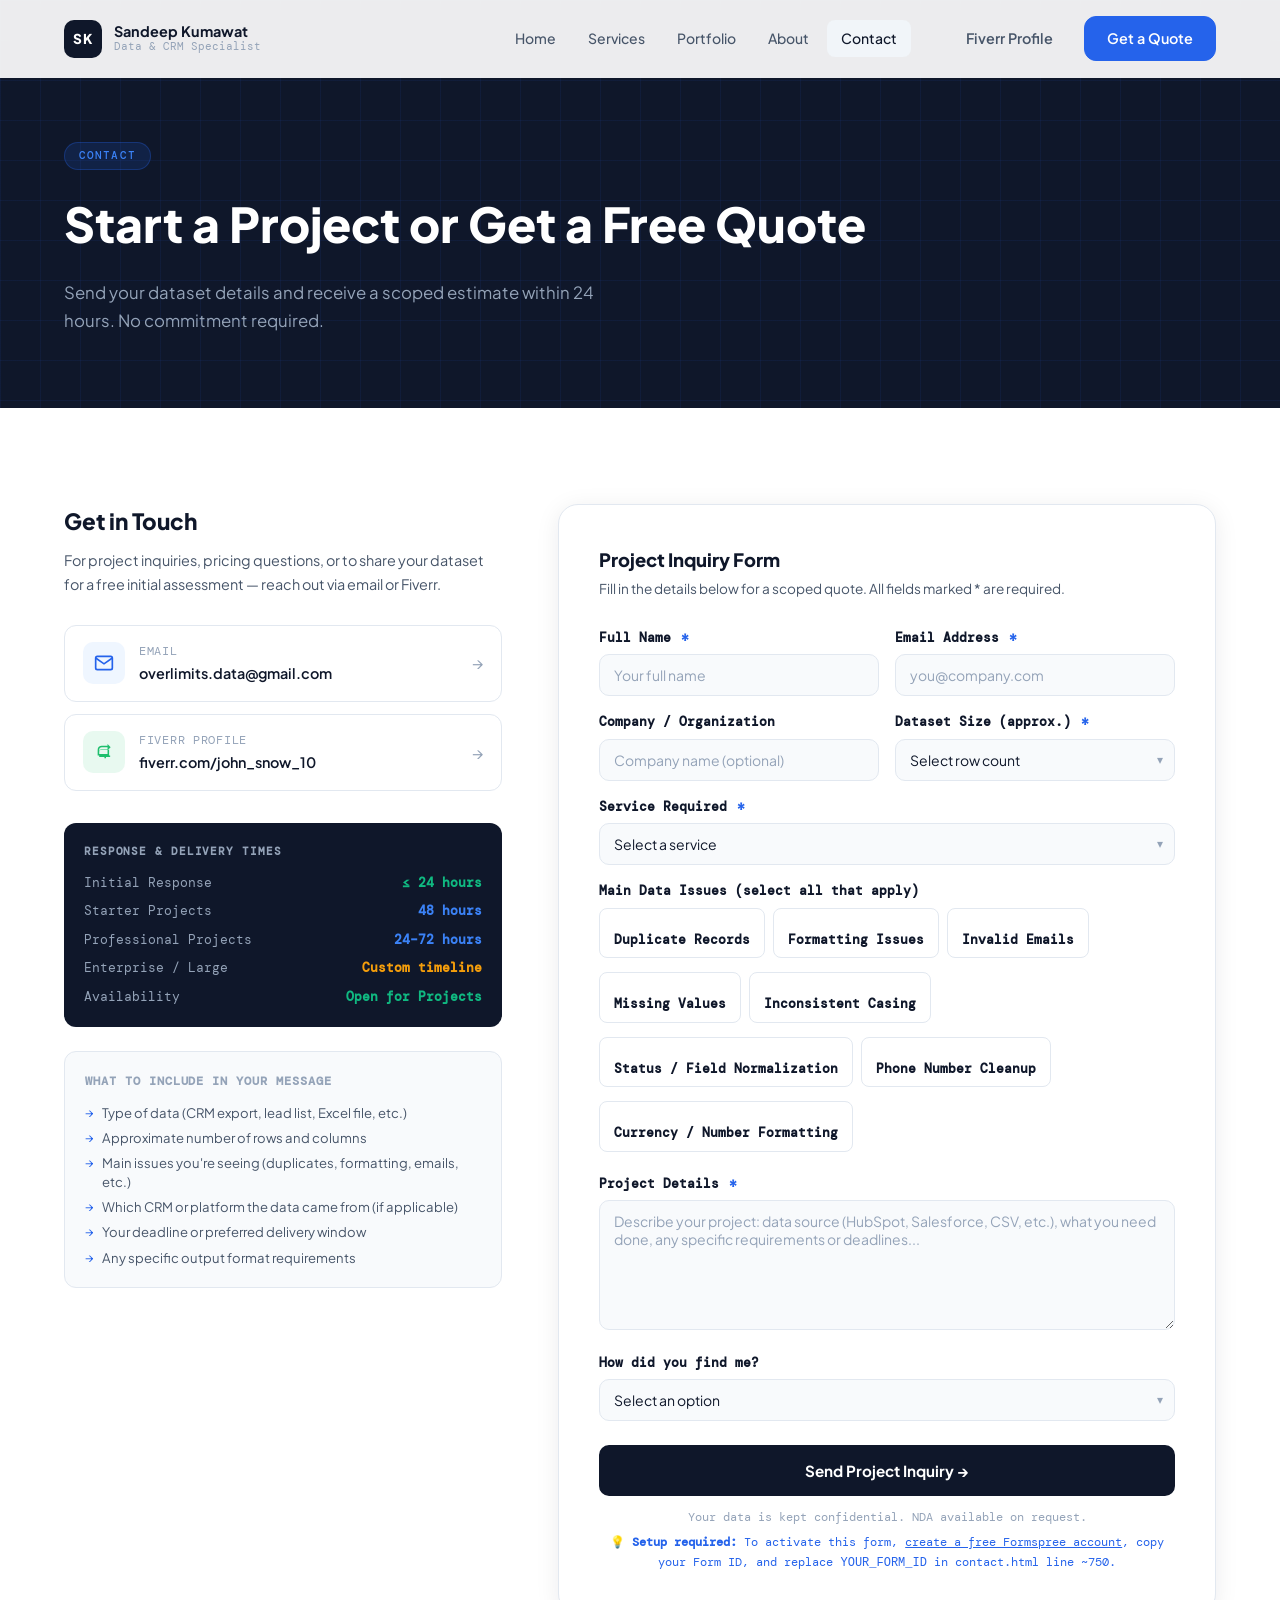
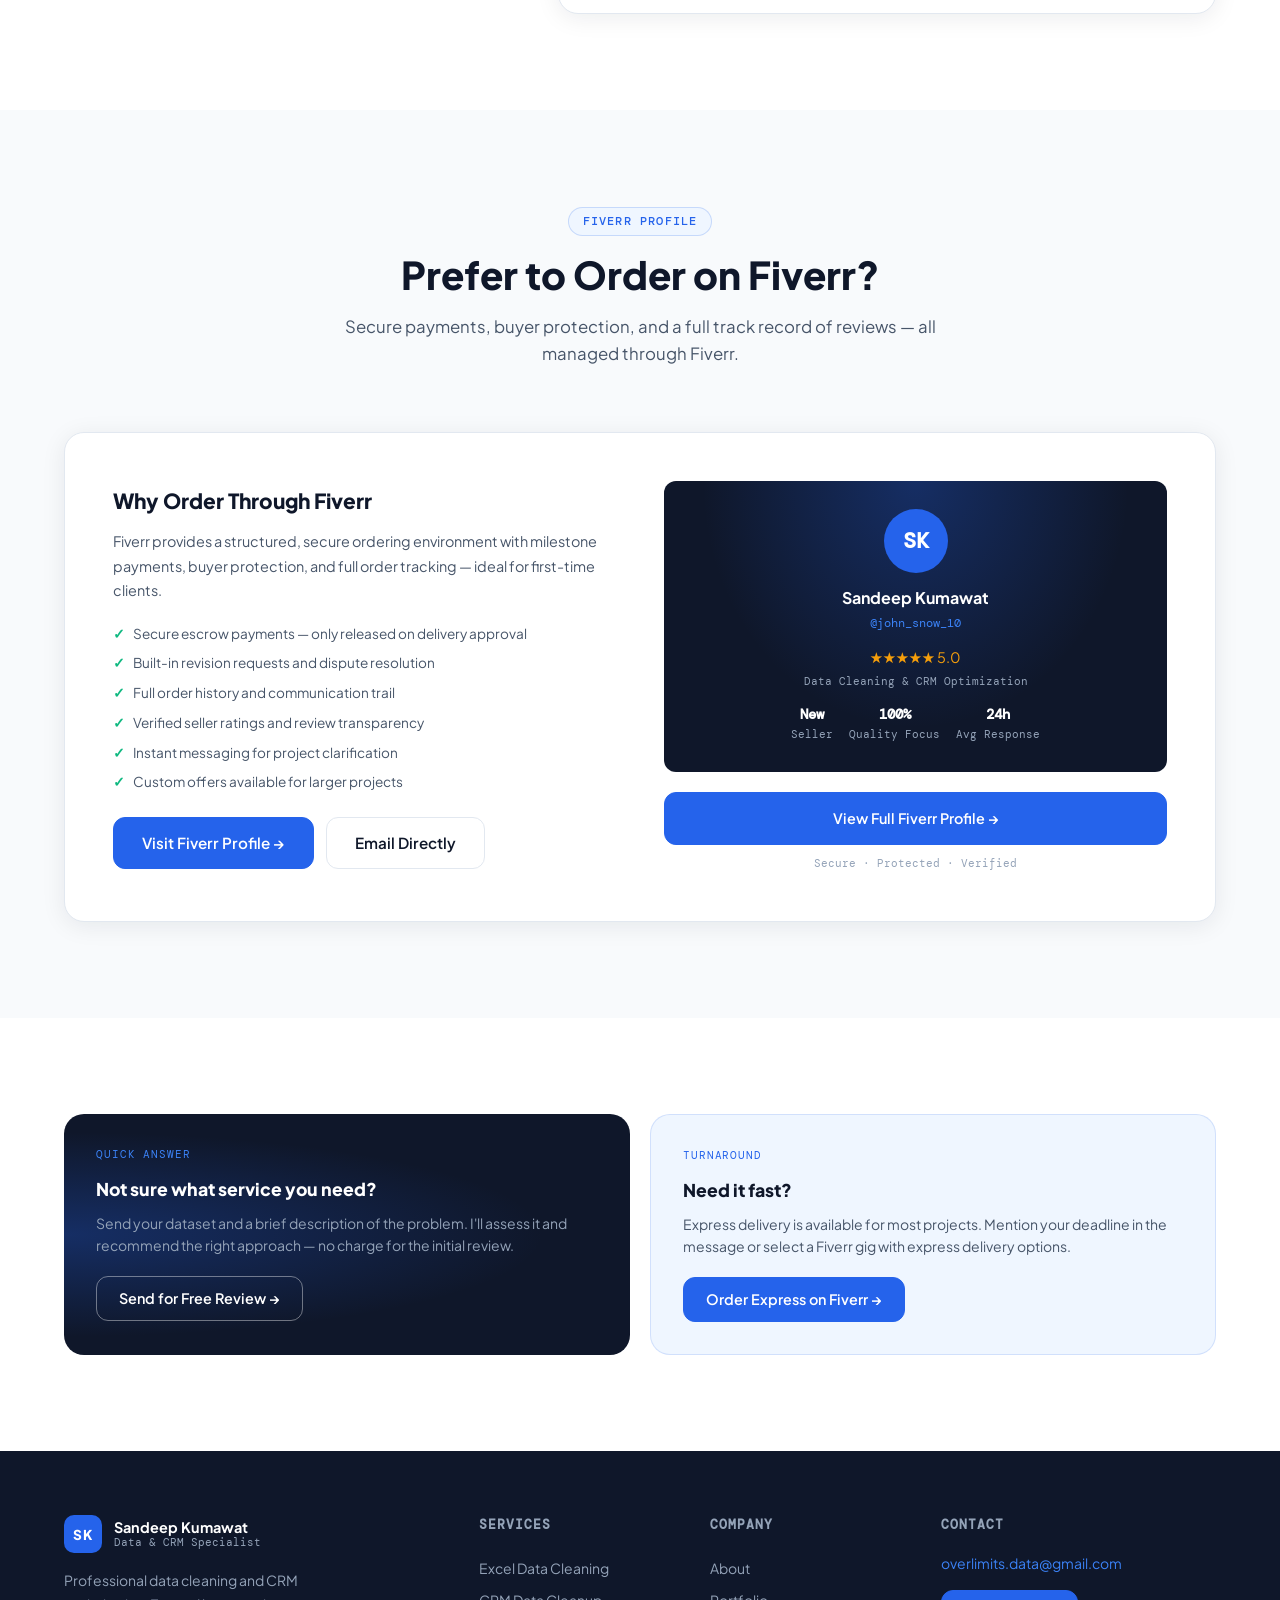
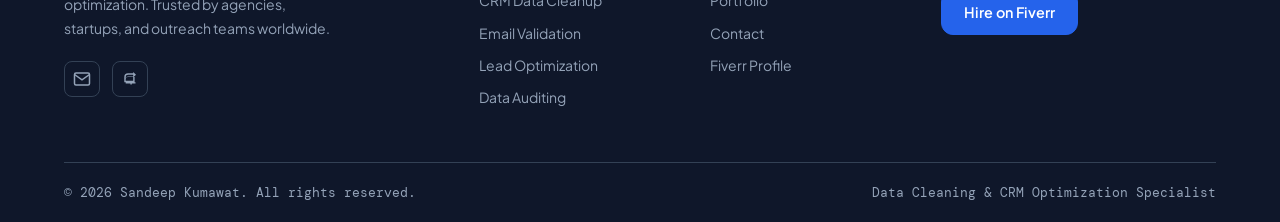
==== pages/contact.html @ 5db5beca "Add files via upload portfolio website created" ====
<!DOCTYPE html>
<html lang="en">
<head>
  <meta charset="UTF-8"/>
  <link rel="icon" type="image/svg+xml" href="../assets/favicon.svg"/>
  <meta name="viewport" content="width=device-width, initial-scale=1.0"/>
  <title>Contact — Sandeep Kumawat | Data Cleaning & CRM Optimization</title>
  <meta name="description" content="Get in touch with Sandeep Kumawat for data cleaning, CRM optimization, email validation, and lead database management services."/>
  <link rel="preconnect" href="https://fonts.googleapis.com"/>
  <link rel="preconnect" href="https://fonts.gstatic.com" crossorigin/>
  <link href="https://fonts.googleapis.com/css2?family=Plus+Jakarta+Sans:wght@300;400;500;600;700;800&family=DM+Mono:wght@400;500&display=swap" rel="stylesheet"/>
  <link rel="stylesheet" href="../css/style.css"/>
  <style>
    /* PAGE HERO */
    .page-hero {
      background: var(--navy);
      padding: 140px 0 72px;
      position: relative;
      overflow: hidden;
    }
    .page-hero::before {
      content: '';
      position: absolute;
      inset: 0;
      background-image:
        linear-gradient(rgba(37,99,235,0.08) 1px, transparent 1px),
        linear-gradient(90deg, rgba(37,99,235,0.08) 1px, transparent 1px);
      background-size: 40px 40px;
    }
    .page-hero .container { position: relative; z-index: 1; }
    .page-hero-tag {
      display: inline-block;
      font-family: var(--mono);
      font-size: 0.7rem;
      font-weight: 500;
      letter-spacing: 0.1em;
      text-transform: uppercase;
      color: var(--blue-light);
      background: rgba(37,99,235,0.15);
      border: 1px solid rgba(37,99,235,0.3);
      padding: 4px 14px;
      border-radius: 100px;
      margin-bottom: 16px;
    }
    .page-hero h1 {
      font-size: clamp(2rem, 4vw, 3rem);
      font-weight: 800;
      color: var(--white);
      margin-bottom: 16px;
    }
    .page-hero p {
      font-size: 1.05rem;
      color: var(--gray-400);
      max-width: 560px;
      line-height: 1.7;
    }

    /* CONTACT LAYOUT */
    .contact-layout {
      display: grid;
      grid-template-columns: 1fr 1.5fr;
      gap: 56px;
      align-items: start;
    }

    /* LEFT PANEL */
    .contact-sidebar {}
    .contact-sidebar h2 {
      font-size: 1.4rem;
      font-weight: 800;
      color: var(--navy);
      margin-bottom: 8px;
    }
    .contact-sidebar > p {
      font-size: 0.9rem;
      color: var(--gray-600);
      line-height: 1.7;
      margin-bottom: 28px;
    }

    .contact-channels { display: flex; flex-direction: column; gap: 12px; margin-bottom: 32px; }
    .contact-channel {
      display: flex;
      align-items: center;
      gap: 14px;
      padding: 16px 18px;
      border: 1px solid var(--gray-200);
      border-radius: var(--radius);
      text-decoration: none;
      background: var(--white);
      transition: all 0.2s;
    }
    .contact-channel:hover {
      border-color: var(--blue);
      box-shadow: 0 4px 16px rgba(37,99,235,0.1);
      transform: translateX(4px);
    }
    .cc-icon {
      width: 42px;
      height: 42px;
      border-radius: 10px;
      display: grid;
      place-items: center;
      flex-shrink: 0;
    }
    .cc-icon.email { background: var(--blue-pale); color: var(--blue); }
    .cc-icon.fiverr { background: rgba(30,191,109,0.1); color: #1ebf6d; }
    .cc-label { font-size: 0.75rem; font-family: var(--mono); color: var(--gray-400); text-transform: uppercase; letter-spacing: 0.06em; }
    .cc-value { font-size: 0.9rem; font-weight: 600; color: var(--navy); margin-top: 1px; }
    .cc-arrow { margin-left: auto; color: var(--gray-400); font-size: 1rem; transition: transform 0.2s; }
    .contact-channel:hover .cc-arrow { transform: translateX(4px); color: var(--blue); }

    /* Response time card */
    .response-card {
      padding: 20px;
      background: var(--navy);
      border-radius: var(--radius);
      margin-bottom: 24px;
    }
    .rc-title { font-size: 0.7rem; font-family: var(--mono); font-weight: 700; letter-spacing: 0.08em; text-transform: uppercase; color: var(--gray-400); margin-bottom: 12px; }
    .rc-items { display: flex; flex-direction: column; gap: 8px; }
    .rc-item { display: flex; justify-content: space-between; align-items: center; }
    .rc-label { font-size: 0.8rem; color: var(--gray-400); font-family: var(--mono); }
    .rc-val { font-size: 0.8rem; font-weight: 700; font-family: var(--mono); }
    .rc-val.green { color: var(--green); }
    .rc-val.blue { color: var(--blue-light); }
    .rc-val.orange { color: var(--orange); }

    /* What to include box */
    .include-box {
      padding: 20px;
      border: 1px solid var(--gray-200);
      border-radius: var(--radius);
      background: var(--gray-50);
    }
    .include-box h4 { font-size: 0.75rem; font-family: var(--mono); font-weight: 700; letter-spacing: 0.08em; text-transform: uppercase; color: var(--gray-400); margin-bottom: 12px; }
    .include-list { list-style: none; display: flex; flex-direction: column; gap: 7px; }
    .include-list li { font-size: 0.82rem; color: var(--gray-600); display: flex; gap: 8px; align-items: flex-start; line-height: 1.4; }
    .include-list li::before { content: '→'; color: var(--blue); flex-shrink: 0; font-size: 0.75rem; margin-top: 1px; }

    /* CONTACT FORM */
    .contact-form-wrap {
      padding: 40px;
      border: 1px solid var(--gray-200);
      border-radius: var(--radius-lg);
      background: var(--white);
      box-shadow: var(--shadow);
    }
    .form-title { font-size: 1.15rem; font-weight: 800; color: var(--navy); margin-bottom: 4px; }
    .form-subtitle { font-size: 0.85rem; color: var(--gray-600); margin-bottom: 28px; }

    .form-row { display: grid; grid-template-columns: 1fr 1fr; gap: 16px; }
    .form-group { margin-bottom: 16px; }
    .form-group label {
      display: block;
      font-size: 0.8rem;
      font-weight: 600;
      color: var(--navy);
      margin-bottom: 6px;
      font-family: var(--mono);
    }
    .form-group label .req { color: var(--blue); margin-left: 2px; }
    .form-control {
      width: 100%;
      padding: 11px 14px;
      font-family: var(--font);
      font-size: 0.875rem;
      color: var(--navy);
      background: var(--gray-50);
      border: 1.5px solid var(--gray-200);
      border-radius: 10px;
      outline: none;
      transition: all 0.2s;
    }
    .form-control:focus {
      background: var(--white);
      border-color: var(--blue);
      box-shadow: 0 0 0 3px rgba(37,99,235,0.1);
    }
    .form-control::placeholder { color: var(--gray-400); }
    textarea.form-control { resize: vertical; min-height: 130px; }

    .form-select-wrap { position: relative; }
    .form-select-wrap select {
      appearance: none;
      -webkit-appearance: none;
      width: 100%;
      padding: 11px 36px 11px 14px;
      font-family: var(--font);
      font-size: 0.875rem;
      color: var(--navy);
      background: var(--gray-50);
      border: 1.5px solid var(--gray-200);
      border-radius: 10px;
      outline: none;
      cursor: pointer;
      transition: all 0.2s;
    }
    .form-select-wrap select:focus {
      background: var(--white);
      border-color: var(--blue);
      box-shadow: 0 0 0 3px rgba(37,99,235,0.1);
    }
    .form-select-wrap::after {
      content: '▾';
      position: absolute;
      right: 12px;
      top: 50%;
      transform: translateY(-50%);
      color: var(--gray-400);
      pointer-events: none;
      font-size: 0.75rem;
    }

    .form-check-group { display: flex; flex-wrap: wrap; gap: 8px; margin-top: 4px; }
    .form-check {
      display: flex;
      align-items: center;
      gap: 7px;
      padding: 7px 14px;
      border: 1.5px solid var(--gray-200);
      border-radius: 8px;
      cursor: pointer;
      font-size: 0.8rem;
      font-weight: 500;
      color: var(--gray-600);
      transition: all 0.15s;
      user-select: none;
    }
    .form-check:hover { border-color: var(--blue); color: var(--blue); background: var(--blue-pale); }
    .form-check input { display: none; }
    .form-check.checked { border-color: var(--blue); color: var(--blue); background: var(--blue-pale); }
    .form-check .check-dot {
      width: 14px; height: 14px;
      border: 1.5px solid var(--gray-300);
      border-radius: 4px;
      display: grid; place-items: center;
      flex-shrink: 0;
      font-size: 0.6rem;
      transition: all 0.15s;
    }
    .form-check.checked .check-dot { background: var(--blue); border-color: var(--blue); color: var(--white); }

    .form-submit { margin-top: 24px; }
    .btn-submit {
      width: 100%;
      justify-content: center;
      padding: 14px;
      font-size: 0.95rem;
      border-radius: 10px;
      background: var(--navy);
      color: var(--white);
      border: 2px solid var(--navy);
      cursor: pointer;
      transition: all 0.2s;
      font-family: var(--font);
      font-weight: 700;
    }
    .btn-submit:hover {
      background: var(--blue);
      border-color: var(--blue);
      transform: translateY(-1px);
      box-shadow: var(--shadow-blue);
    }
    .btn-submit:active { transform: translateY(0); }

    .form-note {
      font-size: 0.75rem;
      color: var(--gray-400);
      text-align: center;
      margin-top: 12px;
      font-family: var(--mono);
    }

    /* Success message */
    .form-success {
      display: none;
      padding: 20px;
      background: rgba(16,185,129,0.08);
      border: 1px solid rgba(16,185,129,0.25);
      border-radius: var(--radius);
      text-align: center;
      margin-top: 16px;
    }
    .form-success.show { display: block; }
    .form-success h4 { font-size: 1rem; font-weight: 700; color: var(--green); margin-bottom: 4px; }
    .form-success p { font-size: 0.85rem; color: var(--gray-600); }

    /* FIVERR SECTION */
    .fiverr-section { background: var(--gray-50); }
    .fiverr-card {
      display: grid;
      grid-template-columns: 1fr 1fr;
      gap: 48px;
      align-items: center;
      padding: 48px;
      background: var(--white);
      border: 1px solid var(--gray-200);
      border-radius: var(--radius-lg);
      box-shadow: var(--shadow);
    }
    .fiverr-left h3 { font-size: 1.3rem; font-weight: 800; color: var(--navy); margin-bottom: 12px; }
    .fiverr-left p { font-size: 0.9rem; color: var(--gray-600); line-height: 1.7; margin-bottom: 20px; }
    .fiverr-perks { list-style: none; display: flex; flex-direction: column; gap: 8px; }
    .fiverr-perks li { font-size: 0.85rem; color: var(--gray-600); display: flex; gap: 8px; align-items: center; }
    .fiverr-perks li::before { content: '✓'; color: var(--green); font-weight: 700; flex-shrink: 0; }
    .fiverr-right { display: flex; flex-direction: column; align-items: center; }
    .fiverr-preview {
      width: 100%;
      background: var(--navy);
      border-radius: var(--radius);
      padding: 28px;
      text-align: center;
      margin-bottom: 20px;
      position: relative;
      overflow: hidden;
    }
    .fiverr-preview::before {
      content: '';
      position: absolute;
      inset: 0;
      background: radial-gradient(ellipse at 50% 0%, rgba(37,99,235,0.3), transparent 60%);
    }
    .fp-inner { position: relative; z-index: 1; }
    .fp-avatar {
      width: 64px;
      height: 64px;
      background: var(--blue);
      border-radius: 50%;
      display: grid;
      place-items: center;
      font-size: 1.4rem;
      font-weight: 800;
      color: var(--white);
      margin: 0 auto 12px;
      font-family: var(--mono);
    }
    .fp-name { font-size: 1rem; font-weight: 700; color: var(--white); margin-bottom: 4px; }
    .fp-handle { font-family: var(--mono); font-size: 0.75rem; color: var(--blue-light); margin-bottom: 12px; }
    .fp-stars { color: var(--orange); font-size: 0.9rem; margin-bottom: 4px; }
    .fp-stats { display: flex; gap: 16px; justify-content: center; margin-top: 12px; }
    .fp-stat { font-family: var(--mono); font-size: 0.7rem; color: var(--gray-400); }
    .fp-stat strong { display: block; color: var(--white); font-size: 0.9rem; }

    @media (max-width: 900px) {
      .contact-layout { grid-template-columns: 1fr; }
      .fiverr-card { grid-template-columns: 1fr; }
      .form-row { grid-template-columns: 1fr; }
    }
    @media (max-width: 640px) {
      .contact-form-wrap { padding: 24px; }
      .fiverr-card { padding: 24px; }
    }
  </style>
</head>
<body>

<!-- NAV -->
<nav class="nav" id="nav">
  <div class="nav-inner">
    <a href="../index.html" class="nav-logo">
      <span class="logo-mark">SK</span>
      <div class="logo-text">
        <span class="logo-name">Sandeep Kumawat</span>
        <span class="logo-role">Data & CRM Specialist</span>
      </div>
    </a>
    <ul class="nav-links">
      <li><a href="../index.html" class="nav-link">Home</a></li>
      <li><a href="services.html" class="nav-link">Services</a></li>
      <li><a href="portfolio.html" class="nav-link">Portfolio</a></li>
      <li><a href="about.html" class="nav-link">About</a></li>
      <li><a href="contact.html" class="nav-link active">Contact</a></li>
    </ul>
    <div class="nav-cta">
      <a href="https://www.fiverr.com/john_snow_10?public_mode=true" target="_blank" class="btn btn-ghost">Fiverr Profile</a>
      <a href="contact.html" class="btn btn-primary">Get a Quote</a>
    </div>
    <button class="hamburger" id="hamburger" aria-label="Toggle menu">
      <span></span><span></span><span></span>
    </button>
  </div>
  <div class="mobile-menu" id="mobileMenu">
    <ul>
      <li><a href="../index.html">Home</a></li>
      <li><a href="services.html">Services</a></li>
      <li><a href="portfolio.html">Portfolio</a></li>
      <li><a href="about.html">About</a></li>
      <li><a href="contact.html">Contact</a></li>
      <li><a href="https://www.fiverr.com/john_snow_10?public_mode=true" target="_blank">Fiverr Profile</a></li>
    </ul>
  </div>
</nav>

<!-- HERO -->
<section class="page-hero">
  <div class="container">
    <span class="page-hero-tag">Contact</span>
    <h1>Start a Project or Get a Free Quote</h1>
    <p>Send your dataset details and receive a scoped estimate within 24 hours. No commitment required.</p>
  </div>
</section>

<!-- CONTACT SECTION -->
<section class="section">
  <div class="container">
    <div class="contact-layout">

      <!-- LEFT: Info panel -->
      <div class="contact-sidebar">
        <h2>Get in Touch</h2>
        <p>For project inquiries, pricing questions, or to share your dataset for a free initial assessment — reach out via email or Fiverr.</p>

        <div class="contact-channels">
          <a href="mailto:overlimits.data@gmail.com" class="contact-channel">
            <div class="cc-icon email">
              <svg width="20" height="20" viewBox="0 0 24 24" fill="none" stroke="currentColor" stroke-width="2">
                <path d="M4 4h16c1.1 0 2 .9 2 2v12c0 1.1-.9 2-2 2H4c-1.1 0-2-.9-2-2V6c0-1.1.9-2 2-2z"/>
                <polyline points="22,6 12,13 2,6"/>
              </svg>
            </div>
            <div>
              <div class="cc-label">Email</div>
              <div class="cc-value">overlimits.data@gmail.com</div>
            </div>
            <span class="cc-arrow">→</span>
          </a>

          <a href="https://www.fiverr.com/john_snow_10?public_mode=true" target="_blank" class="contact-channel">
            <div class="cc-icon fiverr">
              <svg width="20" height="20" viewBox="0 0 24 24" fill="currentColor">
                <path d="M16.25 16.25v-7.5H9.375A3.125 3.125 0 0 0 6.25 11.875V16.25H4.375V9.375A5 5 0 0 1 9.375 4.375H16.25V2.5l3.75 3.75-3.75 3.75V6.25H9.375A3.125 3.125 0 0 0 6.25 9.375v.937a5 5 0 0 1 3.125-1.062H18.125V16.25h1.25V18.125h-5v1.25h-1.875v-1.25H8.125V18.125H6.25V16.25H4.375v-1.875h13.75v1.875H16.25z"/>
              </svg>
            </div>
            <div>
              <div class="cc-label">Fiverr Profile</div>
              <div class="cc-value">fiverr.com/john_snow_10</div>
            </div>
            <span class="cc-arrow">→</span>
          </a>
        </div>

        <div class="response-card">
          <div class="rc-title">Response & Delivery Times</div>
          <div class="rc-items">
            <div class="rc-item">
              <span class="rc-label">Initial Response</span>
              <span class="rc-val green">≤ 24 hours</span>
            </div>
            <div class="rc-item">
              <span class="rc-label">Starter Projects</span>
              <span class="rc-val blue">48 hours</span>
            </div>
            <div class="rc-item">
              <span class="rc-label">Professional Projects</span>
              <span class="rc-val blue">24–72 hours</span>
            </div>
            <div class="rc-item">
              <span class="rc-label">Enterprise / Large</span>
              <span class="rc-val orange">Custom timeline</span>
            </div>
            <div class="rc-item">
              <span class="rc-label">Availability</span>
              <span class="rc-val green">Open for Projects</span>
            </div>
          </div>
        </div>

        <div class="include-box">
          <h4>What to Include in Your Message</h4>
          <ul class="include-list">
            <li>Type of data (CRM export, lead list, Excel file, etc.)</li>
            <li>Approximate number of rows and columns</li>
            <li>Main issues you're seeing (duplicates, formatting, emails, etc.)</li>
            <li>Which CRM or platform the data came from (if applicable)</li>
            <li>Your deadline or preferred delivery window</li>
            <li>Any specific output format requirements</li>
          </ul>
        </div>
      </div>

      <!-- RIGHT: Contact Form -->
      <div class="contact-form-wrap">
        <div class="form-title">Project Inquiry Form</div>
        <div class="form-subtitle">Fill in the details below for a scoped quote. All fields marked * are required.</div>

        <form id="contactForm" novalidate>
          <div class="form-row">
            <div class="form-group">
              <label>Full Name <span class="req">*</span></label>
              <input type="text" class="form-control" placeholder="Your full name" id="fname" required/>
            </div>
            <div class="form-group">
              <label>Email Address <span class="req">*</span></label>
              <input type="email" class="form-control" placeholder="you@company.com" id="femail" required/>
            </div>
          </div>

          <div class="form-row">
            <div class="form-group">
              <label>Company / Organization</label>
              <input type="text" class="form-control" placeholder="Company name (optional)"/>
            </div>
            <div class="form-group">
              <label>Dataset Size (approx.) <span class="req">*</span></label>
              <div class="form-select-wrap">
                <select id="fsize" required>
                  <option value="" disabled selected>Select row count</option>
                  <option>Under 500 rows</option>
                  <option>500 – 2,000 rows</option>
                  <option>2,000 – 10,000 rows</option>
                  <option>10,000 – 50,000 rows</option>
                  <option>50,000+ rows</option>
                  <option>Multiple datasets</option>
                </select>
              </div>
            </div>
          </div>

          <div class="form-group">
            <label>Service Required <span class="req">*</span></label>
            <div class="form-select-wrap">
              <select id="fservice" required>
                <option value="" disabled selected>Select a service</option>
                <option>Excel Data Cleaning</option>
                <option>CRM Data Cleanup & Optimization</option>
                <option>Email Validation & Verification</option>
                <option>Lead Database Optimization</option>
                <option>Web Research & Data Collection</option>
                <option>Data Quality Auditing</option>
                <option>Multiple Services / Custom Project</option>
              </select>
            </div>
          </div>

          <div class="form-group">
            <label>Main Data Issues (select all that apply)</label>
            <div class="form-check-group" id="issueGroup">
              <label class="form-check"><input type="checkbox" value="duplicates"/><span class="check-dot"></span>Duplicate Records</label>
              <label class="form-check"><input type="checkbox" value="formatting"/><span class="check-dot"></span>Formatting Issues</label>
              <label class="form-check"><input type="checkbox" value="emails"/><span class="check-dot"></span>Invalid Emails</label>
              <label class="form-check"><input type="checkbox" value="missing"/><span class="check-dot"></span>Missing Values</label>
              <label class="form-check"><input type="checkbox" value="casing"/><span class="check-dot"></span>Inconsistent Casing</label>
              <label class="form-check"><input type="checkbox" value="status"/><span class="check-dot"></span>Status / Field Normalization</label>
              <label class="form-check"><input type="checkbox" value="phones"/><span class="check-dot"></span>Phone Number Cleanup</label>
              <label class="form-check"><input type="checkbox" value="currency"/><span class="check-dot"></span>Currency / Number Formatting</label>
            </div>
          </div>

          <div class="form-group">
            <label>Project Details <span class="req">*</span></label>
            <textarea class="form-control" id="fmessage" placeholder="Describe your project: data source (HubSpot, Salesforce, CSV, etc.), what you need done, any specific requirements or deadlines..." required></textarea>
          </div>

          <div class="form-group">
            <label>How did you find me?</label>
            <div class="form-select-wrap">
              <select>
                <option value="" disabled selected>Select an option</option>
                <option>Fiverr</option>
                <option>Google Search</option>
                <option>LinkedIn</option>
                <option>Referral</option>
                <option>Other</option>
              </select>
            </div>
          </div>

          <div class="form-submit">
            <button type="submit" class="btn btn-submit">
              Send Project Inquiry →
            </button>
            <p class="form-note">Your data is kept confidential. NDA available on request.</p>
        <p class="form-note" style="margin-top:6px;color:var(--blue);">
          💡 <strong>Setup required:</strong> To activate this form, 
          <a href="https://formspree.io" target="_blank" style="color:var(--blue);">create a free Formspree account</a>, 
          copy your Form ID, and replace <code>YOUR_FORM_ID</code> in contact.html line ~750.
        </p>
          </div>
        </form>

        <div class="form-success" id="formSuccess">
          <h4>✓ Message Sent Successfully</h4>
          <p>Thank you! I'll review your project details and respond within 24 hours with a scope and pricing estimate.</p>
        </div>
      </div>

    </div>
  </div>
</section>

<!-- FIVERR SECTION -->
<section class="section fiverr-section">
  <div class="container">
    <div class="section-header">
      <span class="section-tag">Fiverr Profile</span>
      <h2 class="section-title">Prefer to Order on Fiverr?</h2>
      <p class="section-sub">Secure payments, buyer protection, and a full track record of reviews — all managed through Fiverr.</p>
    </div>
    <div class="fiverr-card">
      <div class="fiverr-left">
        <h3>Why Order Through Fiverr</h3>
        <p>Fiverr provides a structured, secure ordering environment with milestone payments, buyer protection, and full order tracking — ideal for first-time clients.</p>
        <ul class="fiverr-perks">
          <li>Secure escrow payments — only released on delivery approval</li>
          <li>Built-in revision requests and dispute resolution</li>
          <li>Full order history and communication trail</li>
          <li>Verified seller ratings and review transparency</li>
          <li>Instant messaging for project clarification</li>
          <li>Custom offers available for larger projects</li>
        </ul>
        <div style="margin-top: 24px; display: flex; gap: 12px; flex-wrap: wrap;">
          <a href="https://www.fiverr.com/john_snow_10?public_mode=true" target="_blank" class="btn btn-primary btn-lg">Visit Fiverr Profile →</a>
          <a href="mailto:overlimits.data@gmail.com" class="btn btn-outline btn-lg">Email Directly</a>
        </div>
      </div>
      <div class="fiverr-right">
        <div class="fiverr-preview">
          <div class="fp-inner">
            <div class="fp-avatar">SK</div>
            <div class="fp-name">Sandeep Kumawat</div>
            <div class="fp-handle">@john_snow_10</div>
            <div class="fp-stars">★★★★★ 5.0</div>
            <div style="font-family: var(--mono); font-size: 0.7rem; color: var(--gray-400);">Data Cleaning & CRM Optimization</div>
            <div class="fp-stats">
              <div class="fp-stat"><strong>New</strong>Seller</div>
              <div class="fp-stat"><strong>100%</strong>Quality Focus</div>
              <div class="fp-stat"><strong>24h</strong>Avg Response</div>
            </div>
          </div>
        </div>
        <a href="https://www.fiverr.com/john_snow_10?public_mode=true" target="_blank" class="btn btn-primary" style="width:100%; justify-content: center; padding: 14px;">
          View Full Fiverr Profile →
        </a>
        <p style="font-family: var(--mono); font-size: 0.7rem; color: var(--gray-400); text-align: center; margin-top: 10px;">Secure · Protected · Verified</p>
      </div>
    </div>
  </div>
</section>

<!-- FAQ CTA -->
<section class="section">
  <div class="container">
    <div style="display: grid; grid-template-columns: 1fr 1fr; gap: 20px;">
      <div style="padding: 32px; background: var(--navy); border-radius: var(--radius-lg); position: relative; overflow: hidden;">
        <div style="position: absolute; inset: 0; background: radial-gradient(ellipse at 0% 50%, rgba(37,99,235,0.3), transparent 60%);"></div>
        <div style="position: relative; z-index: 1;">
          <div style="font-family: var(--mono); font-size: 0.7rem; color: var(--blue-light); text-transform: uppercase; letter-spacing: 0.08em; margin-bottom: 12px;">Quick Answer</div>
          <h3 style="font-size: 1.1rem; font-weight: 800; color: var(--white); margin-bottom: 8px;">Not sure what service you need?</h3>
          <p style="font-size: 0.875rem; color: var(--gray-400); line-height: 1.6; margin-bottom: 20px;">Send your dataset and a brief description of the problem. I'll assess it and recommend the right approach — no charge for the initial review.</p>
          <a href="mailto:overlimits.data@gmail.com?subject=Dataset%20Review%20Request" class="btn btn-outline-white">Send for Free Review →</a>
        </div>
      </div>
      <div style="padding: 32px; background: var(--blue-pale); border: 1px solid rgba(37,99,235,0.15); border-radius: var(--radius-lg);">
        <div style="font-family: var(--mono); font-size: 0.7rem; color: var(--blue); text-transform: uppercase; letter-spacing: 0.08em; margin-bottom: 12px;">Turnaround</div>
        <h3 style="font-size: 1.1rem; font-weight: 800; color: var(--navy); margin-bottom: 8px;">Need it fast?</h3>
        <p style="font-size: 0.875rem; color: var(--gray-600); line-height: 1.6; margin-bottom: 20px;">Express delivery is available for most projects. Mention your deadline in the message or select a Fiverr gig with express delivery options.</p>
        <a href="https://www.fiverr.com/john_snow_10?public_mode=true" target="_blank" class="btn btn-primary">Order Express on Fiverr →</a>
      </div>
    </div>
  </div>
</section>

<!-- FOOTER -->
<footer class="footer">
  <div class="container">
    <div class="footer-grid">
      <div class="footer-brand">
        <div class="nav-logo">
          <span class="logo-mark" style="background:var(--blue)">SK</span>
          <div class="logo-text">
            <span class="logo-name" style="color:var(--white)">Sandeep Kumawat</span>
            <span class="logo-role">Data & CRM Specialist</span>
          </div>
        </div>
        <p>Professional data cleaning and CRM optimization. Trusted by agencies, startups, and outreach teams worldwide.</p>
        <div class="footer-social">
          <a href="mailto:overlimits.data@gmail.com" aria-label="Email">
            <svg width="18" height="18" viewBox="0 0 24 24" fill="none" stroke="currentColor" stroke-width="2">
              <path d="M4 4h16c1.1 0 2 .9 2 2v12c0 1.1-.9 2-2 2H4c-1.1 0-2-.9-2-2V6c0-1.1.9-2 2-2z"/>
              <polyline points="22,6 12,13 2,6"/>
            </svg>
          </a>
          <a href="https://www.fiverr.com/john_snow_10?public_mode=true" target="_blank" aria-label="Fiverr">
            <svg width="18" height="18" viewBox="0 0 24 24" fill="currentColor">
              <path d="M16.25 16.25v-7.5H9.375A3.125 3.125 0 0 0 6.25 11.875V16.25H4.375V9.375A5 5 0 0 1 9.375 4.375H16.25V2.5l3.75 3.75-3.75 3.75V6.25H9.375A3.125 3.125 0 0 0 6.25 9.375v.937a5 5 0 0 1 3.125-1.062H18.125V16.25h1.25V18.125h-5v1.25h-1.875v-1.25H8.125V18.125H6.25V16.25H4.375v-1.875h13.75v1.875H16.25z"/>
            </svg>
          </a>
        </div>
      </div>
      <div class="footer-links">
        <h4>Services</h4>
        <ul>
          <li><a href="services.html">Excel Data Cleaning</a></li>
          <li><a href="services.html">CRM Data Cleanup</a></li>
          <li><a href="services.html">Email Validation</a></li>
          <li><a href="services.html">Lead Optimization</a></li>
          <li><a href="services.html">Data Auditing</a></li>
        </ul>
      </div>
      <div class="footer-links">
        <h4>Company</h4>
        <ul>
          <li><a href="about.html">About</a></li>
          <li><a href="portfolio.html">Portfolio</a></li>
          <li><a href="contact.html">Contact</a></li>
          <li><a href="https://www.fiverr.com/john_snow_10?public_mode=true" target="_blank">Fiverr Profile</a></li>
        </ul>
      </div>
      <div class="footer-contact">
        <h4>Contact</h4>
        <a href="mailto:overlimits.data@gmail.com" class="footer-email">overlimits.data@gmail.com</a>
        <a href="https://www.fiverr.com/john_snow_10?public_mode=true" target="_blank" class="btn btn-primary" style="margin-top:1rem;display:inline-block">Hire on Fiverr</a>
      </div>
    </div>
    <div class="footer-bottom">
      <span>© 2026 Sandeep Kumawat. All rights reserved.</span>
      <span>Data Cleaning & CRM Optimization Specialist</span>
    </div>
  </div>
</footer>

<script src="../js/main.js"></script>
<script>
  // Checkbox toggle
  document.querySelectorAll('.form-check').forEach(label => {
    label.addEventListener('click', () => {
      label.classList.toggle('checked');
      const cb = label.querySelector('input[type=checkbox]');
      if (cb) cb.checked = !cb.checked;
      const dot = label.querySelector('.check-dot');
      if (dot) dot.textContent = label.classList.contains('checked') ? '✓' : '';
    });
  });

  // Form submit via Formspree
  document.getElementById('contactForm')?.addEventListener('submit', async function(e) {
    e.preventDefault();

    const name = document.getElementById('fname').value.trim();
    const email = document.getElementById('femail').value.trim();
    const size = document.getElementById('fsize').value;
    const service = document.getElementById('fservice').value;
    const message = document.getElementById('fmessage').value.trim();

    if (!name || !email || !size || !service || !message) {
      alert('Please fill in all required fields before submitting.');
      return;
    }

    const submitBtn = this.querySelector('.btn-submit');
    submitBtn.textContent = 'Sending...';
    submitBtn.disabled = true;

    try {
      const formData = new FormData(this);
      // Add extra fields not in form elements
      formData.append('_subject', `Project Inquiry: ${service} — ${name}`);
      formData.append('name', name);
      formData.append('email', email);
      formData.append('dataset_size', size);
      formData.append('service', service);
      formData.append('message', message);

      // IMPORTANT: Replace YOUR_FORM_ID below with your actual Formspree form ID
      // Get it free at https://formspree.io — takes 2 minutes to set up
      const response = await fetch('https://formspree.io/f/YOUR_FORM_ID', {
        method: 'POST',
        body: formData,
        headers: { 'Accept': 'application/json' }
      });

      if (response.ok) {
        this.style.display = 'none';
        document.getElementById('formSuccess').classList.add('show');
      } else {
        throw new Error('Form submission failed');
      }
    } catch (err) {
      // Fallback to mailto if Formspree not set up yet
      const subject = encodeURIComponent(`Project Inquiry: ${service}`);
      const body = encodeURIComponent(`Name: ${name}\nEmail: ${email}\nDataset Size: ${size}\nService: ${service}\n\nMessage:\n${message}`);
      window.location.href = `mailto:overlimits.data@gmail.com?subject=${subject}&body=${body}`;
    }
  });
</script>
</body>
</html>
---- css/style.css ----
/* ===== GLOBAL STYLES ===== */
*, *::before, *::after { box-sizing: border-box; margin: 0; padding: 0; }

:root {
  --navy: #0F172A;
  --navy-mid: #1E293B;
  --navy-light: #334155;
  --blue: #2563EB;
  --blue-dark: #1D4ED8;
  --blue-light: #3B82F6;
  --blue-pale: #EFF6FF;
  --gray-50: #F8FAFC;
  --gray-100: #F1F5F9;
  --gray-200: #E2E8F0;
  --gray-400: #94A3B8;
  --gray-600: #475569;
  --gray-800: #1E293B;
  --white: #FFFFFF;
  --green: #10B981;
  --orange: #F59E0B;
  --red: #EF4444;
  --radius: 12px;
  --radius-lg: 20px;
  --shadow: 0 4px 24px rgba(15,23,42,0.08);
  --shadow-lg: 0 16px 48px rgba(15,23,42,0.14);
  --shadow-blue: 0 8px 32px rgba(37,99,235,0.25);
  --font: 'Plus Jakarta Sans', sans-serif;
  --mono: 'DM Mono', monospace;
}

html { scroll-behavior: smooth; font-size: 16px; }

body {
  font-family: var(--font);
  color: var(--navy);
  background: var(--white);
  line-height: 1.6;
  -webkit-font-smoothing: antialiased;
}

/* CONTAINER */
.container {
  width: 100%;
  max-width: 1200px;
  margin: 0 auto;
  padding: 0 24px;
}

/* SECTIONS */
.section { padding: 96px 0; }
.section-dark { background: var(--navy); color: var(--white); }
.section-gray { background: var(--gray-50); }

.section-header {
  text-align: center;
  margin-bottom: 64px;
}
.section-header.light .section-title,
.section-header.light .section-sub { color: var(--white); }
.section-header.light .section-sub { color: var(--gray-400); }

.section-tag {
  display: inline-block;
  font-family: var(--mono);
  font-size: 0.75rem;
  font-weight: 500;
  letter-spacing: 0.1em;
  text-transform: uppercase;
  color: var(--blue);
  background: var(--blue-pale);
  border: 1px solid rgba(37,99,235,0.2);
  padding: 4px 14px;
  border-radius: 100px;
  margin-bottom: 16px;
}
.section-dark .section-tag {
  background: rgba(37,99,235,0.15);
  border-color: rgba(37,99,235,0.3);
}

.section-title {
  font-size: clamp(1.75rem, 3vw, 2.5rem);
  font-weight: 800;
  line-height: 1.2;
  color: var(--navy);
  margin-bottom: 16px;
}

.section-sub {
  font-size: 1.05rem;
  color: var(--gray-600);
  max-width: 600px;
  margin: 0 auto;
}

.section-footer { text-align: center; margin-top: 48px; }

/* BUTTONS */
.btn {
  display: inline-flex;
  align-items: center;
  gap: 8px;
  padding: 10px 22px;
  border-radius: var(--radius);
  font-family: var(--font);
  font-size: 0.9rem;
  font-weight: 600;
  text-decoration: none;
  border: 1.5px solid transparent;
  cursor: pointer;
  transition: all 0.2s ease;
  white-space: nowrap;
}
.btn-primary {
  background: var(--blue);
  color: var(--white);
  border-color: var(--blue);
}
.btn-primary:hover {
  background: var(--blue-dark);
  border-color: var(--blue-dark);
  transform: translateY(-1px);
  box-shadow: var(--shadow-blue);
}
.btn-outline {
  background: transparent;
  color: var(--navy);
  border-color: var(--gray-200);
}
.btn-outline:hover {
  background: var(--gray-50);
  border-color: var(--blue);
  color: var(--blue);
}
.btn-ghost {
  background: transparent;
  color: var(--gray-600);
  border-color: transparent;
}
.btn-ghost:hover { color: var(--navy); background: var(--gray-50); }
.btn-white {
  background: var(--white);
  color: var(--navy);
  border-color: var(--white);
}
.btn-white:hover { background: var(--gray-100); transform: translateY(-1px); }
.btn-outline-white {
  background: transparent;
  color: var(--white);
  border-color: rgba(255,255,255,0.4);
}
.btn-outline-white:hover { background: rgba(255,255,255,0.1); border-color: var(--white); }
.btn-lg { padding: 13px 28px; font-size: 0.95rem; }
.btn-arrow { transition: transform 0.2s ease; }
.btn:hover .btn-arrow { transform: translateX(4px); }

/* NAV */
.nav {
  position: fixed;
  top: 0;
  left: 0;
  right: 0;
  z-index: 1000;
  background: rgba(255,255,255,0.92);
  backdrop-filter: blur(16px);
  -webkit-backdrop-filter: blur(16px);
  border-bottom: 1px solid transparent;
  transition: all 0.3s ease;
}
.nav.scrolled {
  border-bottom-color: var(--gray-200);
  box-shadow: 0 4px 20px rgba(15,23,42,0.06);
}
.nav-inner {
  display: flex;
  align-items: center;
  gap: 32px;
  padding: 16px 24px;
  max-width: 1200px;
  margin: 0 auto;
}
.nav-logo {
  display: flex;
  align-items: center;
  gap: 12px;
  text-decoration: none;
  flex-shrink: 0;
}
.logo-mark {
  width: 38px;
  height: 38px;
  background: var(--navy);
  color: var(--white);
  border-radius: 10px;
  display: grid;
  place-items: center;
  font-weight: 800;
  font-size: 0.85rem;
  letter-spacing: 0.05em;
  flex-shrink: 0;
}
.logo-text { display: flex; flex-direction: column; line-height: 1.2; }
.logo-name { font-size: 0.9rem; font-weight: 700; color: var(--navy); }
.logo-role { font-size: 0.7rem; font-family: var(--mono); color: var(--gray-400); }

.nav-links {
  display: flex;
  list-style: none;
  gap: 4px;
  margin-left: auto;
}
.nav-link {
  display: block;
  padding: 7px 14px;
  font-size: 0.875rem;
  font-weight: 500;
  color: var(--gray-600);
  text-decoration: none;
  border-radius: 8px;
  transition: all 0.15s;
}
.nav-link:hover, .nav-link.active { color: var(--navy); background: var(--gray-100); }
.nav-cta { display: flex; align-items: center; gap: 8px; flex-shrink: 0; }

.hamburger {
  display: none;
  flex-direction: column;
  gap: 5px;
  background: none;
  border: none;
  cursor: pointer;
  padding: 4px;
  margin-left: auto;
}
.hamburger span {
  display: block;
  width: 22px;
  height: 2px;
  background: var(--navy);
  border-radius: 2px;
  transition: all 0.3s;
}
.hamburger.open span:nth-child(1) { transform: rotate(45deg) translate(5px, 5px); }
.hamburger.open span:nth-child(2) { opacity: 0; }
.hamburger.open span:nth-child(3) { transform: rotate(-45deg) translate(5px, -5px); }

.mobile-menu {
  display: none;
  padding: 12px 24px 16px;
  border-top: 1px solid var(--gray-200);
}
.mobile-menu.open { display: block; }
.mobile-menu ul { list-style: none; }
.mobile-menu li a {
  display: block;
  padding: 10px 12px;
  font-weight: 500;
  color: var(--navy);
  text-decoration: none;
  border-radius: 8px;
}
.mobile-menu li a:hover { background: var(--gray-100); }

/* FOOTER */
.footer {
  background: var(--navy);
  color: var(--white);
  padding: 64px 0 0;
}
.footer-grid {
  display: grid;
  grid-template-columns: 2fr 1fr 1fr 1.5fr;
  gap: 48px;
  padding-bottom: 48px;
  border-bottom: 1px solid var(--navy-light);
}
.footer-brand p { font-size: 0.875rem; color: var(--gray-400); margin-top: 16px; line-height: 1.7; max-width: 280px; }
.footer-brand .nav-logo { margin-bottom: 4px; }
.footer-brand .logo-mark { background: var(--blue); }
.footer-brand .logo-name { color: var(--white); }
.footer-social { display: flex; gap: 12px; margin-top: 20px; }
.footer-social a {
  width: 36px; height: 36px;
  border: 1px solid var(--navy-light);
  border-radius: 8px;
  display: grid; place-items: center;
  color: var(--gray-400);
  transition: all 0.2s;
}
.footer-social a:hover { background: var(--blue); border-color: var(--blue); color: var(--white); }

.footer-links h4 { font-size: 0.8rem; font-family: var(--mono); letter-spacing: 0.08em; text-transform: uppercase; color: var(--gray-400); margin-bottom: 16px; }
.footer-links ul { list-style: none; }
.footer-links li a { display: block; padding: 5px 0; font-size: 0.875rem; color: var(--gray-400); text-decoration: none; transition: color 0.15s; }
.footer-links li a:hover { color: var(--white); }

.footer-contact h4 { font-size: 0.8rem; font-family: var(--mono); letter-spacing: 0.08em; text-transform: uppercase; color: var(--gray-400); margin-bottom: 16px; }
.footer-email { display: block; font-size: 0.875rem; color: var(--blue-light); text-decoration: none; }
.footer-email:hover { color: var(--white); }

.footer-bottom {
  display: flex;
  justify-content: space-between;
  align-items: center;
  padding: 20px 0;
  font-size: 0.8rem;
  color: var(--gray-400);
  font-family: var(--mono);
}

/* CTA SECTION */
.cta-section { padding: 80px 0; }
.cta-card {
  position: relative;
  background: var(--navy);
  border-radius: var(--radius-lg);
  padding: 72px 64px;
  text-align: center;
  overflow: hidden;
}
.cta-bg {
  position: absolute;
  inset: 0;
  background: radial-gradient(ellipse at 30% 50%, rgba(37,99,235,0.3) 0%, transparent 60%),
              radial-gradient(ellipse at 70% 50%, rgba(37,99,235,0.15) 0%, transparent 60%);
}
.cta-content { position: relative; z-index: 1; }
.cta-card h2 { font-size: clamp(1.75rem, 3vw, 2.25rem); font-weight: 800; color: var(--white); margin-bottom: 12px; }
.cta-card p { color: var(--gray-400); font-size: 1.05rem; margin-bottom: 32px; }
.cta-actions { display: flex; gap: 12px; justify-content: center; flex-wrap: wrap; }

/* TRUST STRIP */
.trust-strip {
  padding: 24px 0;
  border-top: 1px solid var(--gray-200);
  border-bottom: 1px solid var(--gray-200);
  background: var(--white);
}
.trust-strip .container { display: flex; align-items: center; gap: 24px; }
.trust-label { font-size: 0.75rem; font-family: var(--mono); color: var(--gray-400); white-space: nowrap; }
.trust-logos {
  display: flex;
  gap: 16px;
  flex-wrap: wrap;
}
.trust-logos span {
  font-size: 0.8rem;
  font-weight: 600;
  color: var(--gray-400);
  padding: 5px 14px;
  border: 1px solid var(--gray-200);
  border-radius: 100px;
  background: var(--gray-50);
  transition: all 0.2s;
}
.trust-logos span:hover { border-color: var(--blue); color: var(--blue); background: var(--blue-pale); }

/* SERVICES GRID */
.services-grid {
  display: grid;
  grid-template-columns: repeat(3, 1fr);
  gap: 20px;
}
.service-card {
  position: relative;
  padding: 28px;
  border: 1px solid var(--gray-200);
  border-radius: var(--radius);
  background: var(--white);
  transition: all 0.25s ease;
  animation: fadeInUp 0.5s ease both;
  animation-delay: var(--delay, 0s);
}
.service-card:hover {
  border-color: var(--blue);
  box-shadow: var(--shadow-lg);
  transform: translateY(-4px);
}
.service-icon {
  width: 44px; height: 44px;
  background: var(--blue-pale);
  border-radius: 10px;
  display: grid; place-items: center;
  color: var(--blue);
  margin-bottom: 16px;
}
.service-card h3 { font-size: 1rem; font-weight: 700; margin-bottom: 8px; }
.service-card p { font-size: 0.875rem; color: var(--gray-600); line-height: 1.6; }
.service-tag {
  display: inline-block;
  margin-top: 16px;
  font-size: 0.7rem;
  font-family: var(--mono);
  font-weight: 500;
  letter-spacing: 0.05em;
  text-transform: uppercase;
  color: var(--blue);
  background: var(--blue-pale);
  padding: 3px 10px;
  border-radius: 100px;
}

/* WORKFLOW */
.workflow-steps {
  display: flex;
  align-items: flex-start;
  gap: 0;
  padding: 0 20px;
}
.workflow-step {
  flex: 1;
  text-align: center;
  padding: 32px 20px;
  border-radius: var(--radius);
  transition: background 0.25s;
}
.workflow-step:hover { background: rgba(255,255,255,0.04); }
.step-num {
  font-family: var(--mono);
  font-size: 0.7rem;
  color: var(--blue-light);
  letter-spacing: 0.1em;
  margin-bottom: 12px;
}
.step-icon {
  width: 48px; height: 48px;
  background: rgba(37,99,235,0.15);
  border: 1px solid rgba(37,99,235,0.3);
  border-radius: 12px;
  display: grid; place-items: center;
  color: var(--blue-light);
  margin: 0 auto 16px;
}
.workflow-step h3 { font-size: 0.95rem; font-weight: 700; color: var(--white); margin-bottom: 8px; }
.workflow-step p { font-size: 0.8rem; color: var(--gray-400); line-height: 1.6; }
.workflow-connector {
  flex-shrink: 0;
  width: 40px;
  display: flex;
  align-items: center;
  padding-top: 60px;
}
.connector-line {
  width: 100%;
  height: 1px;
  background: linear-gradient(90deg, rgba(37,99,235,0.3), rgba(37,99,235,0.6), rgba(37,99,235,0.3));
}

/* AUDIT SHOWCASE */
.audit-showcase {
  display: grid;
  grid-template-columns: 1fr 1fr;
  gap: 48px;
  align-items: start;
}
.audit-report-card {
  background: var(--navy);
  border: 1px solid var(--navy-light);
  border-radius: var(--radius-lg);
  padding: 28px;
  font-family: var(--mono);
  overflow: hidden;
}
.report-header {
  display: flex;
  justify-content: space-between;
  align-items: center;
  margin-bottom: 8px;
}
.report-logo { font-size: 0.85rem; font-weight: 700; color: var(--white); }
.report-badge {
  font-size: 0.7rem;
  color: var(--green);
  background: rgba(16,185,129,0.1);
  border: 1px solid rgba(16,185,129,0.3);
  padding: 3px 10px;
  border-radius: 100px;
}
.report-meta { font-size: 0.65rem; color: var(--gray-400); margin-bottom: 20px; }
.report-stats {
  display: flex;
  gap: 0;
  background: var(--navy-mid);
  border-radius: 10px;
  overflow: hidden;
  margin-bottom: 20px;
}
.rs {
  flex: 1;
  display: flex;
  flex-direction: column;
  align-items: center;
  padding: 14px 8px;
  border-right: 1px solid var(--navy-light);
}
.rs:last-child { border-right: none; }
.rs-val { font-size: 1.25rem; font-weight: 700; color: var(--white); }
.rs-val.green { color: var(--green); }
.rs-val.orange { color: var(--orange); }
.rs-val.red { color: var(--red); }
.rs-val.blue { color: var(--blue-light); }
.rs-lbl { font-size: 0.6rem; color: var(--gray-400); margin-top: 2px; text-align: center; }
.report-body { display: grid; grid-template-columns: 1fr 1fr; gap: 20px; }
.report-section-title { font-size: 0.65rem; color: var(--blue-light); letter-spacing: 0.05em; text-transform: uppercase; margin-bottom: 10px; font-weight: 700; }
.rr { display: flex; justify-content: space-between; align-items: center; padding: 5px 0; border-bottom: 1px solid rgba(255,255,255,0.04); }
.rr span { font-size: 0.7rem; color: var(--gray-400); }
.rv { font-size: 0.75rem; font-weight: 700; color: var(--white); }
.rv.green { color: var(--green); }
.rv.orange { color: var(--orange); }
.rv.red { color: var(--red); }
.rv.blue { color: var(--blue-light); }

.audit-right h3 { font-size: 1.35rem; font-weight: 800; margin-bottom: 24px; }
.audit-features { list-style: none; display: flex; flex-direction: column; gap: 16px; }
.audit-features li { display: flex; gap: 12px; align-items: flex-start; }
.af-icon {
  width: 22px; height: 22px;
  background: rgba(16,185,129,0.1);
  color: var(--green);
  border-radius: 6px;
  display: grid; place-items: center;
  font-size: 0.75rem;
  flex-shrink: 0;
  font-weight: 700;
}
.audit-features li div { font-size: 0.875rem; color: var(--gray-600); line-height: 1.5; }
.audit-features strong { color: var(--navy); }

.completeness-mini {
  margin-top: 28px;
  padding: 20px;
  background: var(--navy);
  border-radius: var(--radius);
  font-family: var(--mono);
  color: var(--white);
}
.cm-header { font-size: 0.7rem; color: var(--gray-400); text-transform: uppercase; letter-spacing: 0.08em; margin-bottom: 12px; }
.cm-overall { display: flex; align-items: center; gap: 10px; margin-bottom: 14px; font-size: 0.8rem; color: var(--gray-400); }
.cm-pct { font-size: 1.2rem; font-weight: 700; color: var(--green); }
.cm-bars { display: flex; flex-direction: column; gap: 8px; }
.cm-bar { display: flex; align-items: center; gap: 8px; }
.cm-label { font-size: 0.65rem; color: var(--gray-400); width: 70px; flex-shrink: 0; }
.cm-track { flex: 1; height: 6px; background: rgba(255,255,255,0.08); border-radius: 3px; overflow: hidden; }
.cm-fill { height: 100%; background: var(--green); border-radius: 3px; }
.cm-val { font-size: 0.65rem; color: var(--green); width: 36px; text-align: right; flex-shrink: 0; }

/* BEFORE/AFTER */
.ba-container { display: grid; grid-template-columns: 1fr auto 1fr; gap: 20px; align-items: start; }
.ba-panel { border: 1px solid var(--gray-200); border-radius: var(--radius); overflow: hidden; }
.ba-label {
  padding: 10px 16px;
  font-size: 0.75rem;
  font-family: var(--mono);
  font-weight: 600;
  letter-spacing: 0.05em;
}
.ba-label.bad { background: rgba(239,68,68,0.08); color: var(--red); border-bottom: 1px solid rgba(239,68,68,0.15); }
.ba-label.good { background: rgba(16,185,129,0.08); color: var(--green); border-bottom: 1px solid rgba(16,185,129,0.15); }
.ba-issues { display: flex; flex-wrap: wrap; gap: 6px; padding: 12px 16px; background: var(--gray-50); border-bottom: 1px solid var(--gray-200); }
.issue-tag {
  font-size: 0.65rem;
  font-family: var(--mono);
  padding: 3px 9px;
  border-radius: 100px;
  background: rgba(239,68,68,0.08);
  color: var(--red);
  border: 1px solid rgba(239,68,68,0.2);
}
.good-tags .issue-tag, .issue-tag.good-tag {
  background: rgba(16,185,129,0.08);
  color: var(--green);
  border-color: rgba(16,185,129,0.2);
}
.ba-table-wrap { overflow-x: auto; }
.ba-table { width: 100%; border-collapse: collapse; font-size: 0.75rem; }
.ba-table th { padding: 10px 12px; text-align: left; background: var(--gray-50); font-weight: 700; color: var(--gray-600); border-bottom: 1px solid var(--gray-200); font-family: var(--mono); font-size: 0.68rem; }
.ba-table td { padding: 9px 12px; border-bottom: 1px solid var(--gray-100); color: var(--navy); }
.ba-table .row-bad td { background: rgba(239,68,68,0.04); }
.trunc { color: var(--gray-400); }
.status-bad { color: var(--orange); font-weight: 600; }
.status-good { color: var(--blue); font-weight: 600; }
.status-qual { color: var(--green); font-weight: 600; }
.status-won { color: var(--green); font-weight: 700; }
.note-flag { color: var(--orange); font-size: 0.68rem; }
.note-demo { color: var(--blue); font-size: 0.68rem; }

.after-table th { background: rgba(16,185,129,0.06); }
.after-table td { background: rgba(16,185,129,0.02); }

.ba-arrow {
  display: flex;
  flex-direction: column;
  align-items: center;
  justify-content: center;
  padding-top: 80px;
  gap: 4px;
}
.ba-arrow-icon { font-size: 1.5rem; color: var(--blue); }
.ba-arrow-label { font-size: 0.65rem; font-family: var(--mono); color: var(--gray-400); }

/* TESTIMONIALS */
.testimonials-grid {
  display: grid;
  grid-template-columns: repeat(3, 1fr);
  gap: 20px;
}
.testimonial-card {
  padding: 28px;
  border: 1px solid var(--gray-200);
  border-radius: var(--radius);
  background: var(--white);
  transition: all 0.25s;
}
.testimonial-card:hover { box-shadow: var(--shadow-lg); transform: translateY(-3px); }
.featured-t { border-color: var(--blue); background: var(--blue-pale); }
.stars { color: var(--orange); font-size: 0.9rem; margin-bottom: 12px; }
.testimonial-card p { font-size: 0.875rem; color: var(--gray-600); line-height: 1.7; margin-bottom: 20px; font-style: italic; }
.testimonial-author { display: flex; gap: 12px; align-items: center; }
.author-avatar {
  width: 38px; height: 38px;
  background: var(--navy);
  color: var(--white);
  border-radius: 50%;
  display: grid; place-items: center;
  font-size: 0.75rem;
  font-weight: 700;
  flex-shrink: 0;
}
.testimonial-author strong { display: block; font-size: 0.875rem; color: var(--navy); }
.testimonial-author span { font-size: 0.75rem; color: var(--gray-400); }

/* ANIMATIONS */
@keyframes fadeInUp {
  from { opacity: 0; transform: translateY(20px); }
  to { opacity: 1; transform: translateY(0); }
}
@keyframes fadeIn {
  from { opacity: 0; }
  to { opacity: 1; }
}

/* RESPONSIVE */
@media (max-width: 1024px) {
  .services-grid { grid-template-columns: repeat(2, 1fr); }
  .workflow-steps { flex-wrap: wrap; justify-content: center; gap: 16px; }
  .workflow-connector { display: none; }
  .workflow-step { min-width: 160px; flex: 0 0 auto; }
  .audit-showcase { grid-template-columns: 1fr; }
  .footer-grid { grid-template-columns: 1fr 1fr; }
}

@media (max-width: 768px) {
  .section { padding: 64px 0; }
  .nav-links, .nav-cta { display: none; }
  .hamburger { display: flex; }
  .services-grid { grid-template-columns: 1fr; }
  .ba-container { grid-template-columns: 1fr; }
  .ba-arrow { display: none; }
  .testimonials-grid { grid-template-columns: 1fr; }
  .footer-grid { grid-template-columns: 1fr; gap: 32px; }
  .footer-bottom { flex-direction: column; gap: 8px; text-align: center; }
  .trust-strip .container { flex-direction: column; align-items: flex-start; gap: 12px; }
  .cta-card { padding: 48px 24px; }
  .report-body { grid-template-columns: 1fr; }
}
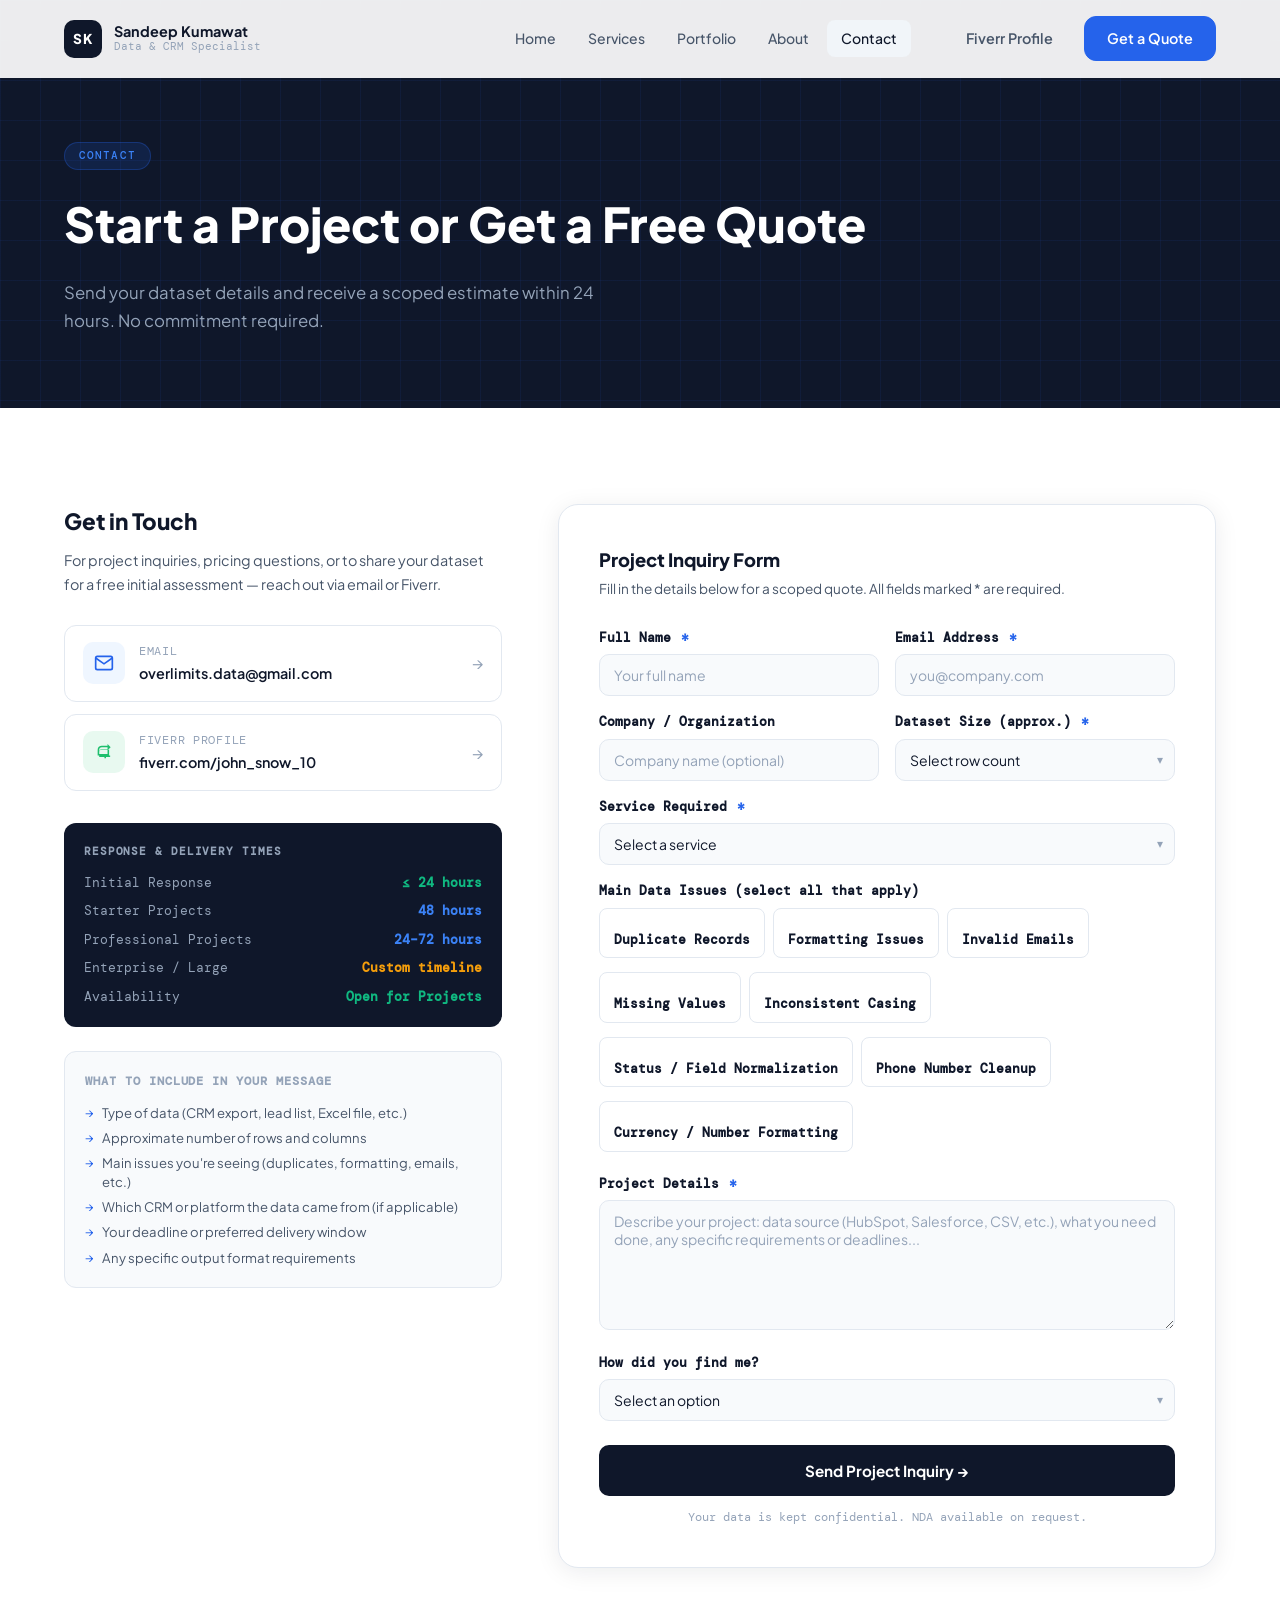
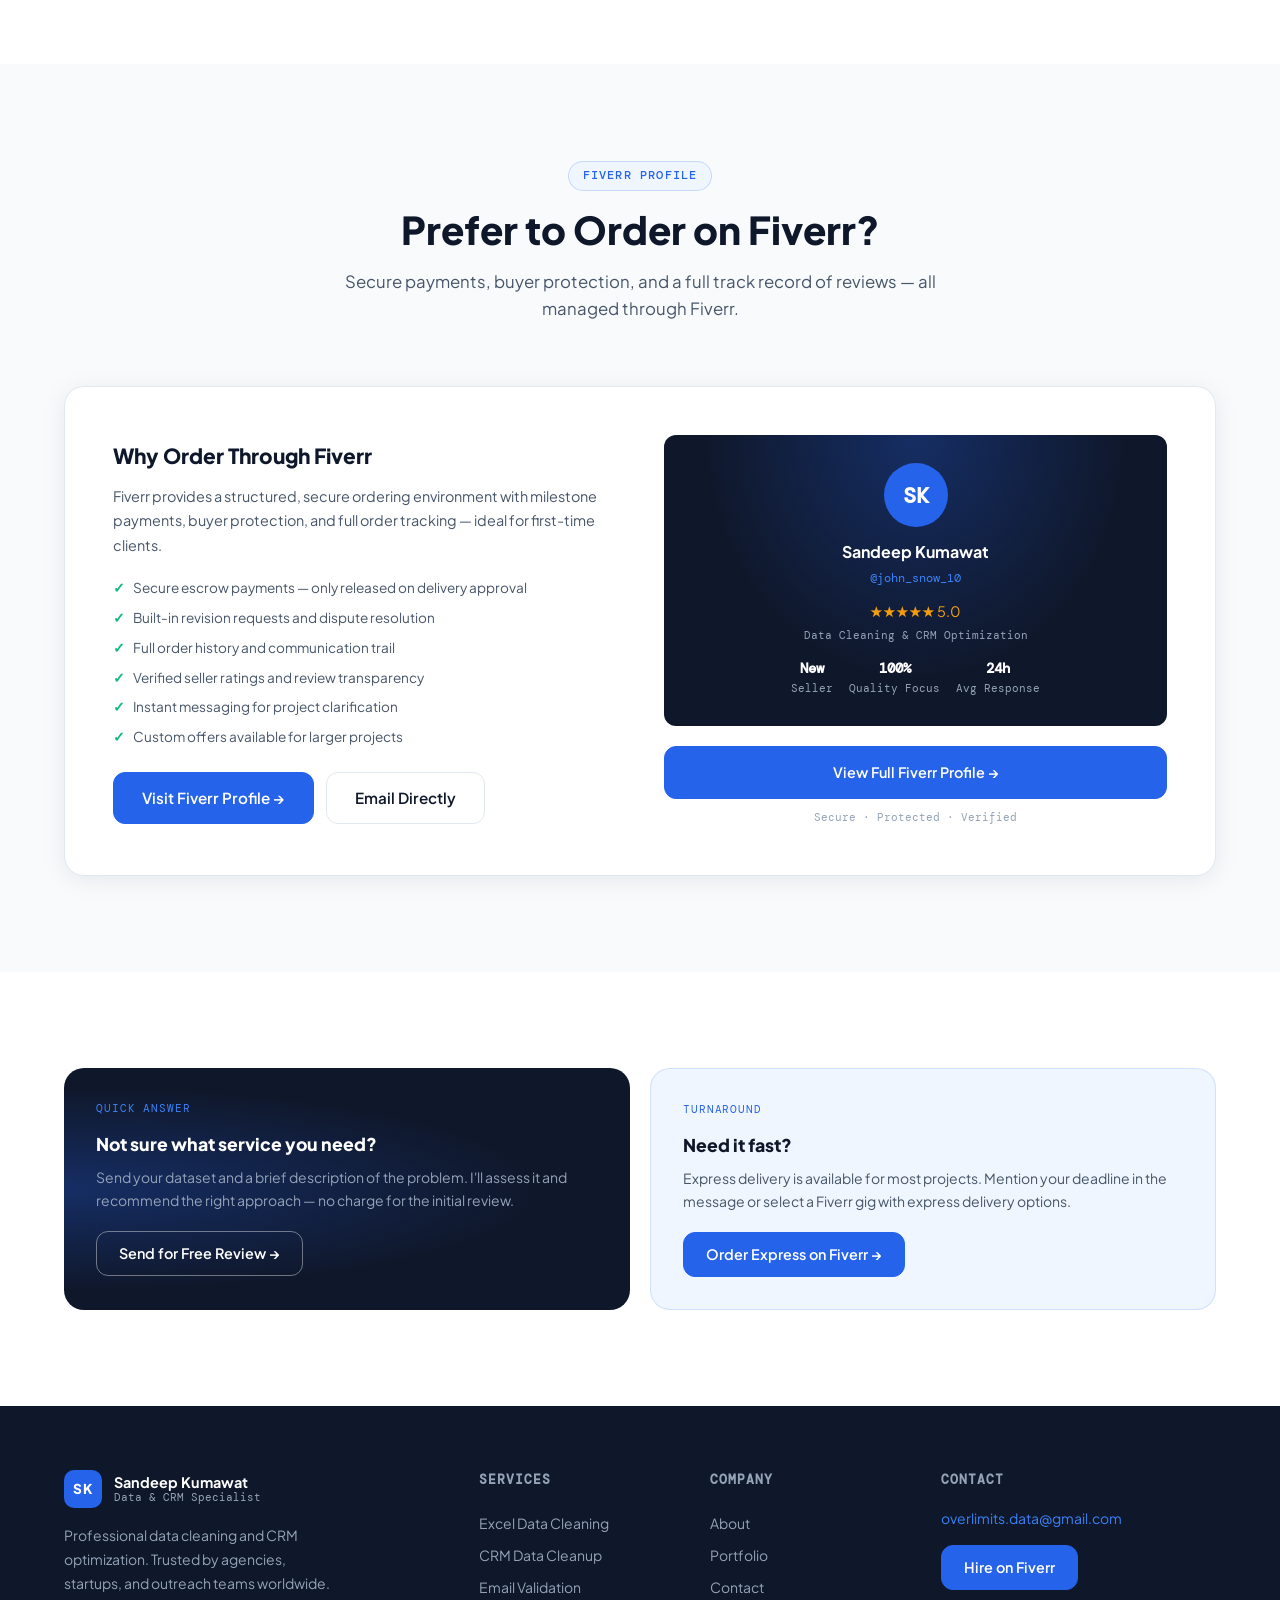
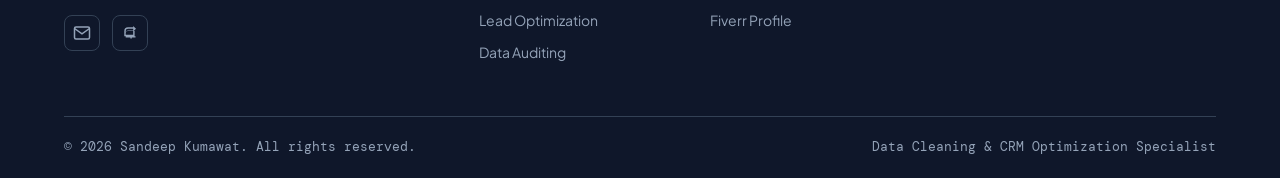
==== commit 42a852ec: "Remove Formspree setup instructions from contact.html Removed setup instructions for Formspree from " ====
--- a/pages/contact.html
+++ b/pages/contact.html
@@ -571,11 +571,7 @@
               Send Project Inquiry →
             </button>
             <p class="form-note">Your data is kept confidential. NDA available on request.</p>
-        <p class="form-note" style="margin-top:6px;color:var(--blue);">
-          💡 <strong>Setup required:</strong> To activate this form, 
-          <a href="https://formspree.io" target="_blank" style="color:var(--blue);">create a free Formspree account</a>, 
-          copy your Form ID, and replace <code>YOUR_FORM_ID</code> in contact.html line ~750.
-        </p>
+
           </div>
         </form>
 
@@ -722,14 +718,18 @@
 
 <script src="../js/main.js"></script>
 <script>
-  // Checkbox toggle
-  document.querySelectorAll('.form-check').forEach(label => {
-    label.addEventListener('click', () => {
-      label.classList.toggle('checked');
-      const cb = label.querySelector('input[type=checkbox]');
-      if (cb) cb.checked = !cb.checked;
-      const dot = label.querySelector('.check-dot');
-      if (dot) dot.textContent = label.classList.contains('checked') ? '✓' : '';
+  // Checkbox toggle — listen on the hidden checkbox change (fired by native label click)
+  document.querySelectorAll('.form-check input[type=checkbox]').forEach(cb => {
+    cb.addEventListener('change', () => {
+      const label = cb.closest('.form-check');
+      const dot = label?.querySelector('.check-dot');
+      if (cb.checked) {
+        label?.classList.add('checked');
+        if (dot) dot.textContent = '✓';
+      } else {
+        label?.classList.remove('checked');
+        if (dot) dot.textContent = '';
+      }
     });
   });
 
@@ -752,9 +752,24 @@
     submitBtn.textContent = 'Sending...';
     submitBtn.disabled = true;
 
+    const FORMSPREE_ID = 'mzdqdklw'; // Replace with real ID from formspree.io
+    const formspreeReady = FORMSPREE_ID !== 'YOUR_FORM_ID';
+
+    const openMailto = () => {
+      const subject = encodeURIComponent(`Project Inquiry: ${service}`);
+      const body = encodeURIComponent(`Name: ${name}\nEmail: ${email}\nDataset Size: ${size}\nService: ${service}\n\nMessage:\n${message}`);
+      window.location.href = `mailto:overlimits.data@gmail.com?subject=${subject}&body=${body}`;
+    };
+
+    if (!formspreeReady) {
+      submitBtn.textContent = 'Send Project Inquiry \u2192';
+      submitBtn.disabled = false;
+      openMailto();
+      return;
+    }
+
     try {
       const formData = new FormData(this);
-      // Add extra fields not in form elements
       formData.append('_subject', `Project Inquiry: ${service} — ${name}`);
       formData.append('name', name);
       formData.append('email', email);
@@ -762,9 +777,7 @@
       formData.append('service', service);
       formData.append('message', message);
 
-      // IMPORTANT: Replace YOUR_FORM_ID below with your actual Formspree form ID
-      // Get it free at https://formspree.io — takes 2 minutes to set up
-      const response = await fetch('https://formspree.io/f/YOUR_FORM_ID', {
+      const response = await fetch(`https://formspree.io/f/${FORMSPREE_ID}`, {
         method: 'POST',
         body: formData,
         headers: { 'Accept': 'application/json' }
@@ -777,10 +790,9 @@
         throw new Error('Form submission failed');
       }
     } catch (err) {
-      // Fallback to mailto if Formspree not set up yet
-      const subject = encodeURIComponent(`Project Inquiry: ${service}`);
-      const body = encodeURIComponent(`Name: ${name}\nEmail: ${email}\nDataset Size: ${size}\nService: ${service}\n\nMessage:\n${message}`);
-      window.location.href = `mailto:overlimits.data@gmail.com?subject=${subject}&body=${body}`;
+      submitBtn.textContent = 'Send Project Inquiry \u2192';
+      submitBtn.disabled = false;
+      openMailto();
     }
   });
 </script>
